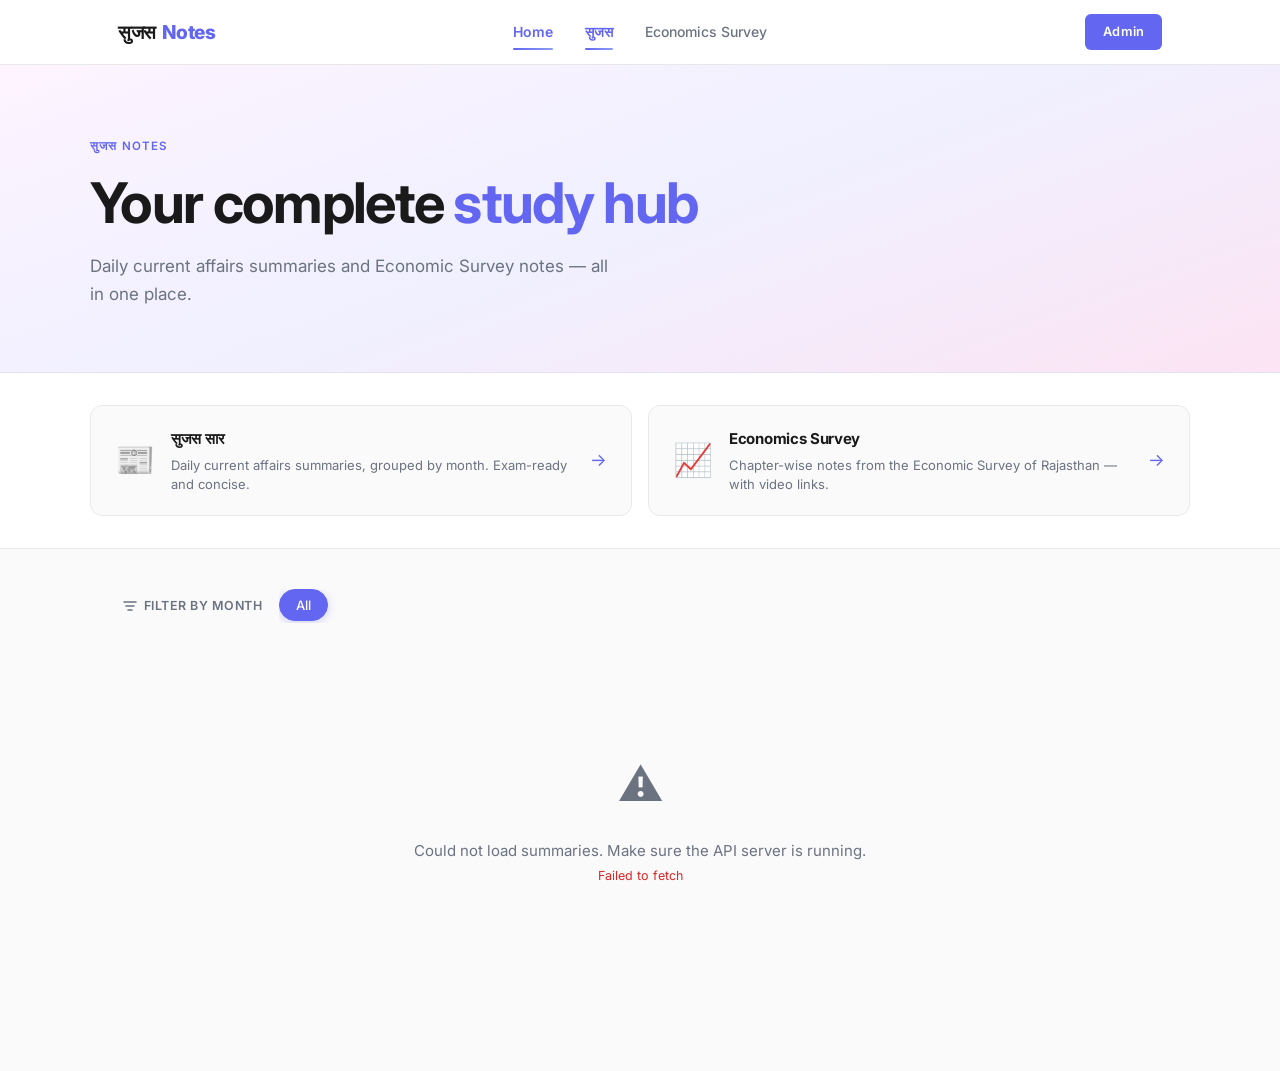
==== frontend/index.html @ 90795d5a "Initial commit — SUJAS Notes full-stack app FastAPI backend (SQLite/PostgreSQL, JWT auth, PDF upload" ====
<!DOCTYPE html>
<html lang="en">
<head>
  <meta charset="UTF-8" />
  <meta name="viewport" content="width=device-width, initial-scale=1.0" />
  <title>सुजस Notes — Daily Summaries</title>
  <link rel="stylesheet" href="style.css" />
</head>
<body>

<!-- ── Nav ──────────────────────────────────────────────────────────────── -->
<nav class="nav">
  <div class="nav-inner">
    <a href="index.html" class="nav-brand">सुजस <span>Notes</span></a>
    <div class="nav-center">
      <a href="index.html" class="nav-link">Home</a>
      <a href="index.html" class="nav-link">सुजस</a>
      <a href="economics.html" class="nav-link">Economics Survey</a>
    </div>
    <div class="nav-right">
      <a href="admin.html" class="nav-btn">Admin</a>
    </div>
    <button class="nav-hamburger" id="navHamburger" aria-label="Open menu">
      <span></span><span></span><span></span>
    </button>
  </div>
  <div class="nav-mobile" id="navMobile">
    <a href="index.html" class="nav-link">Home</a>
    <a href="index.html" class="nav-link">सुजस</a>
    <a href="economics.html" class="nav-link">Economics Survey</a>
    <a href="admin.html" class="nav-btn">Admin</a>
  </div>
</nav>

<!-- ── Hero ──────────────────────────────────────────────────────────────── -->
<div class="sujas-hero">
  <div class="sujas-hero-inner">
    <p class="sujas-hero-eyebrow">सुजस Notes</p>
    <h1 class="sujas-hero-title">Your complete <span>study hub</span></h1>
    <p class="sujas-hero-sub">Daily current affairs summaries and Economic Survey notes — all in one place.</p>
  </div>
</div>

<!-- ── Section cards ─────────────────────────────────────────────────────── -->
<div class="home-sections">
  <div class="home-sections-inner">

    <a class="home-sec-card anim anim-d1" href="index.html#sujas-content">
      <div class="home-sec-icon">📰</div>
      <div class="home-sec-body">
        <h2 class="home-sec-title">सुजस सार</h2>
        <p class="home-sec-sub">Daily current affairs summaries, grouped by month. Exam-ready and concise.</p>
      </div>
      <span class="home-sec-arrow">→</span>
    </a>

    <a class="home-sec-card anim anim-d2" href="economics.html">
      <div class="home-sec-icon">📈</div>
      <div class="home-sec-body">
        <h2 class="home-sec-title">Economics Survey</h2>
        <p class="home-sec-sub">Chapter-wise notes from the Economic Survey of Rajasthan — with video links.</p>
      </div>
      <span class="home-sec-arrow">→</span>
    </a>

  </div>
</div>

<!-- ── Page ─────────────────────────────────────────────────────────────── -->
<main class="page" id="sujas-content" style="padding-top:40px;">

  <!-- Filter bar -->
  <div class="sj-filter-bar">
    <div class="sj-filter-left">
      <svg class="sj-filter-icon" width="16" height="16" viewBox="0 0 16 16" fill="none">
        <path d="M2 4h12M4 8h8M6 12h4" stroke="currentColor" stroke-width="1.6" stroke-linecap="round"/>
      </svg>
      <span class="sj-filter-label">Filter by month</span>
    </div>
    <div class="sj-chips-wrap">
      <div class="sj-chips" id="filterChips">
        <button class="sj-chip active" data-month="">All</button>
      </div>
    </div>
    <span class="sj-result-count" id="resultCount" style="display:none;"></span>
  </div>

  <!-- Content -->
  <div id="content">
    <div class="sk-cards-grid">
      <div class="sk-card">
        <div class="sk sk-date"></div>
        <div class="sk sk-title"></div>
        <div class="sk sk-title sk-title-sm"></div>
        <div class="sk sk-line"></div>
        <div class="sk sk-line sk-line-sm"></div>
        <div class="sk-card-footer"><div class="sk sk-btn-sm"></div></div>
      </div>
      <div class="sk-card">
        <div class="sk sk-date"></div>
        <div class="sk sk-title"></div>
        <div class="sk sk-title sk-title-sm"></div>
        <div class="sk sk-line"></div>
        <div class="sk sk-line sk-line-sm"></div>
        <div class="sk-card-footer"><div class="sk sk-btn-sm"></div></div>
      </div>
      <div class="sk-card">
        <div class="sk sk-date"></div>
        <div class="sk sk-title"></div>
        <div class="sk sk-title sk-title-sm"></div>
        <div class="sk sk-line"></div>
        <div class="sk sk-line sk-line-sm"></div>
        <div class="sk-card-footer"><div class="sk sk-btn-sm"></div></div>
      </div>
      <div class="sk-card">
        <div class="sk sk-date"></div>
        <div class="sk sk-title"></div>
        <div class="sk sk-title sk-title-sm"></div>
        <div class="sk sk-line"></div>
        <div class="sk sk-line sk-line-sm"></div>
        <div class="sk-card-footer"><div class="sk sk-btn-sm"></div></div>
      </div>
    </div>
  </div>

</main>

<script src="app.js"></script>
<script>
  let allSummaries = [];
  let activeGroup  = '';

  /* ── Boot ──────────────────────────────────────────────────────────────── */
  async function init() {
    try {
      allSummaries = await fetchAll();
      populateChips();
      render();
    } catch (err) {
      document.getElementById('content').innerHTML = `
        <div class="state-box">
          <div class="icon">⚠️</div>
          <p>Could not load summaries. Make sure the API server is running.<br>
          <small style="color:var(--danger)">${escHtml(err.message)}</small></p>
        </div>`;
    }
  }

  async function fetchAll() {
    const PAGE = 100;
    const first = await api.getSummaries({ page: 1, pageSize: PAGE });
    const all   = [...first.results];
    const pages = Math.ceil(first.total / PAGE);
    if (pages > 1) {
      const rest = await Promise.all(
        Array.from({ length: pages - 1 }, (_, i) =>
          api.getSummaries({ page: i + 2, pageSize: PAGE })
        )
      );
      rest.forEach(d => all.push(...d.results));
    }
    return all.sort((a, b) => b.date.localeCompare(a.date));
  }

  /* ── Group helpers ─────────────────────────────────────────────────────── */
  function monthYearOf(s) {
    return `${s.month} ${s.date.slice(0, 4)}`;
  }

  function groupSummaries(list) {
    const map = new Map();
    for (const s of list) {
      const key = monthYearOf(s);
      if (!map.has(key)) map.set(key, []);
      map.get(key).push(s);
    }
    return [...map.entries()]
      .map(([label, items]) => ({ label, items }))
      .sort((a, b) => b.items[0].date.localeCompare(a.items[0].date));
  }

  /* ── Filter chips ──────────────────────────────────────────────────────── */
  function populateChips() {
    const wrap  = document.getElementById('filterChips');
    const groups = groupSummaries(allSummaries);

    /* Remove all except "All" chip */
    [...wrap.children].slice(1).forEach(c => c.remove());

    for (const { label } of groups) {
      const btn = document.createElement('button');
      btn.className = 'sj-chip';
      btn.dataset.month = label;
      btn.textContent = label;
      wrap.appendChild(btn);
    }

    wrap.addEventListener('click', e => {
      const chip = e.target.closest('.sj-chip');
      if (!chip) return;
      wrap.querySelectorAll('.sj-chip').forEach(c => c.classList.remove('active'));
      chip.classList.add('active');
      activeGroup = chip.dataset.month;
      render();
      window.scrollTo({ top: 0, behavior: 'smooth' });
    });
  }

  /* ── Render ────────────────────────────────────────────────────────────── */
  function render() {
    const list = activeGroup
      ? allSummaries.filter(s => monthYearOf(s) === activeGroup)
      : allSummaries;

    const count   = document.getElementById('resultCount');
    const content = document.getElementById('content');

    if (list.length) {
      count.textContent = `${list.length} ${list.length === 1 ? 'entry' : 'entries'}`;
      count.style.display = '';
    } else {
      count.style.display = 'none';
    }

    if (!list.length) {
      content.innerHTML = `
        <div class="state-box">
          <div class="icon">📭</div>
          <p>No summaries found${activeGroup ? ' for ' + escHtml(activeGroup) : ''}.</p>
        </div>`;
      return;
    }

    const groups = groupSummaries(list);

    content.innerHTML = groups.map(({ label, items }) => {

      const [monthName, year] = label.split(' ');
      return `
      <section class="sj-month-section anim">

        <div class="sj-month-heading">
          <div class="sj-month-label">
            <span class="sj-month-name">${escHtml(monthName)}</span>
            <span class="sj-month-year">${escHtml(year)}</span>
          </div>
          <div class="sj-month-divider"></div>
          <span class="sj-month-badge">${items.length} ${items.length === 1 ? 'entry' : 'entries'}</span>
        </div>

        <div class="sj-cards-grid">
          ${items.map((s, i) => {
            const excerpt = stripHtml(s.content_html).slice(0, 160);
            const d = i < 4 ? ` anim-d${i + 1}` : '';
            return `
            <a class="sj-card anim${d}" href="post.html?date=${s.slug}">
              <div class="sj-card-top">
                <span class="sj-card-date">${formatDate(s.date)}</span>
                ${s.pdf_url ? '<span class="badge pdf">PDF</span>' : ''}
              </div>
              <h3 class="sj-card-title">${escHtml(s.title)}</h3>
              <p class="sj-card-excerpt">${escHtml(excerpt)}${excerpt.length >= 160 ? '…' : ''}</p>
              <div class="sj-card-footer">
                <span class="sj-read-btn">Read More <span class="sj-arrow">→</span></span>
              </div>
            </a>`;
          }).join('')}
        </div>

      </section>`;
    }).join('');
    animateOnScroll();
  }

  /* ── Helpers ───────────────────────────────────────────────────────────── */
  function escHtml(str) {
    return String(str)
      .replace(/&/g,'&amp;').replace(/</g,'&lt;')
      .replace(/>/g,'&gt;').replace(/"/g,'&quot;');
  }

  init();
</script>
</body>
</html>
---- frontend/style.css ----
/* ══════════════════════════════════════════════════════════════════════════════
   SUJAS — Premium Design System
   Font: Inter (Google Fonts)
   Style: Clean · Minimal · Modern  (Notion / Medium inspired)
   ══════════════════════════════════════════════════════════════════════════════ */

@import url('https://fonts.googleapis.com/css2?family=Inter:wght@400;500;600;700;800&display=swap');

/* ── Reset ───────────────────────────────────────────────────────────────────── */
*, *::before, *::after { box-sizing: border-box; margin: 0; padding: 0; }

/* ── Design Tokens ───────────────────────────────────────────────────────────── */
:root {
  /* ── Palette ──────────────────────────────────────────────────────────────
     Vivid purple  #6366f1   ████
     Periwinkle    #8b9ef5   ████
     Soft lavender #c4b5fd   ████
     Blush pink    #fce4f4   ████
     ──────────────────────────────────────────────────────────────────────── */
  --palette-1:  #6366f1;   /* vivid purple  */
  --palette-2:  #8b9ef5;   /* periwinkle    */
  --palette-3:  #c4b5fd;   /* soft lavender */
  --palette-4:  #fce4f4;   /* blush pink    */

  /* Colors */
  --bg:           #fafafa;
  --surface:      #ffffff;
  --surface-alt:  #f8f7ff;
  --primary:      #6366f1;
  --primary-h:    #4f52d4;
  --primary-soft: #f0f0ff;
  --accent:       #8b9ef5;
  --accent-soft:  #fce4f4;
  --text:         #1a1a1a;
  --text-sub:     #3d3d3d;
  --text-muted:   #6b7280;
  --text-light:   #9ca3af;
  --border:       #e8e8e8;
  --border-light: #f0f0f0;
  --success:      #16a34a;
  --success-soft: #f0fdf4;
  --danger:       #dc2626;
  --danger-h:     #b91c1c;
  --danger-soft:  #fef2f2;

  /* Radius — softer, more modern */
  --radius-sm:  6px;
  --radius:     10px;
  --radius-lg:  14px;
  --radius-xl:  20px;

  /* Shadows — more subtle */
  --shadow-xs: 0 1px 2px rgba(0,0,0,.04);
  --shadow-sm: 0 1px 4px rgba(0,0,0,.06);
  --shadow:    0 4px 12px rgba(0,0,0,.07);
  --shadow-md: 0 8px 24px rgba(0,0,0,.09);
  --shadow-lg: 0 16px 48px rgba(0,0,0,.12);

  /* Motion */
  --ease:       cubic-bezier(.16,1,.3,1);
  --transition: 150ms var(--ease);
  --transition-slow: 280ms var(--ease);

  /* Layout */
  --max-w:    1100px;
  --read-w:   700px;
  --font:     'Inter', system-ui, -apple-system, sans-serif;
  --font-mono:'Fira Code', 'Cascadia Code', 'Consolas', monospace;
}

/* ── Base ────────────────────────────────────────────────────────────────────── */
html { scroll-behavior: smooth; }

body {
  font-family: var(--font);
  background: var(--bg);
  color: var(--text);
  font-size: 16px;
  line-height: 1.7;
  min-height: 100vh;
  -webkit-font-smoothing: antialiased;
  -moz-osx-font-smoothing: grayscale;
  font-feature-settings: 'kern' 1, 'liga' 1;
}

a { color: inherit; }
img { max-width: 100%; display: block; }
button { font-family: var(--font); }

/* ══════════════════════════════════════════════════════════════════════════════
   ANIMATION SYSTEM
   ══════════════════════════════════════════════════════════════════════════════ */

/* Page load — subtle fade-in */
@keyframes _fadeInPage  { from { opacity: 0 } to { opacity: 1 } }
@keyframes _fadeOutPage { from { opacity: 1 } to { opacity: 0 } }

body { animation: _fadeInPage .22s ease both; }

/* Page leave — JS adds this class before navigating */
body.page-leaving {
  animation: _fadeOutPage .2s ease forwards;
  pointer-events: none;  /* block clicks during exit */
}

/* Keyframes used by utility classes */
@keyframes _slideUp  { from { opacity: 0; transform: translateY(20px) } to { opacity: 1; transform: translateY(0) } }
@keyframes _scaleIn  { from { opacity: 0; transform: scale(.97)       } to { opacity: 1; transform: scale(1)   } }
@keyframes _slideIn  { from { opacity: 0; transform: translateX(-10px) } to { opacity: 1; transform: translateX(0) } }

/* ── Scroll-reveal: elements start hidden, JS adds .visible ─────────────── */
.anim, .anim-scale, .anim-left {
  will-change: opacity, transform;
}
.anim {
  opacity: 0;
  transform: translateY(18px);
  transition: opacity .38s ease, transform .38s var(--ease);
}
.anim-scale {
  opacity: 0;
  transform: scale(.97);
  transition: opacity .32s ease, transform .32s var(--ease);
}
.anim-left {
  opacity: 0;
  transform: translateX(-10px);
  transition: opacity .32s ease, transform .32s var(--ease);
}
.anim.visible, .anim-scale.visible, .anim-left.visible {
  opacity: 1;
  transform: none;
}

/* Stagger delays (apply alongside .anim / .anim-scale) */
.anim-d1 { transition-delay: .06s }
.anim-d2 { transition-delay: .12s }
.anim-d3 { transition-delay: .18s }
.anim-d4 { transition-delay: .24s }

/* ── One-shot utility classes (no JS needed) ────────────────────────────── */
.animate-slide-up  { animation: _slideUp  .35s var(--ease) both }
.animate-scale-in  { animation: _scaleIn  .3s  var(--ease) both }
.animate-slide-in  { animation: _slideIn  .3s  var(--ease) both }

/* ── Ripple wave ─────────────────────────────────────────────────────────── */
@keyframes _ripple { from { transform: scale(0); opacity: .4 } to { transform: scale(1); opacity: 0 } }

.ripple-wave {
  position: absolute;
  border-radius: 50%;
  pointer-events: none;
  animation: _ripple .45s ease-out forwards;
  background: rgba(255,255,255,.45);   /* works on dark buttons */
}
/* Light-background buttons get a tinted ripple */
.btn-outline .ripple-wave,
.btn-ghost .ripple-wave   { background: rgba(99,102,241,.14); }

/* ── Button base: enable ripple containment ──────────────────────────────── */
.btn, .nav-btn { position: relative; overflow: hidden; }

/* ── Hover: lift + subtle scale ─────────────────────────────────────────── */
@media (hover: hover) {
  .btn-primary:hover  { transform: translateY(-1px) scale(1.03); }
  .btn-outline:hover  { transform: scale(1.03); }
  .btn-ghost:hover    { transform: scale(1.02); }
  .nav-btn:hover      { transform: translateY(-1px) scale(1.04); }
}

/* ── Press micro-interaction (all devices) ───────────────────────────────── */
.btn:active     { transform: scale(.96) !important; transition-duration: 70ms !important; }
.nav-btn:active { transform: scale(.95) !important; transition-duration: 70ms !important; }
.sj-chip:active { transform: scale(.94); transition-duration: 70ms; }

/* ── Enhanced nav-btn ────────────────────────────────────────────────────── */
.nav-btn {
  transition: background var(--transition), box-shadow var(--transition),
              transform .2s var(--ease);
}

/* ── Enhanced chip hover ─────────────────────────────────────────────────── */
.sj-chip {
  transition: background var(--transition), border-color var(--transition),
              color var(--transition), transform .15s var(--ease),
              box-shadow var(--transition);
}
.sj-chip:hover:not(.active) { transform: translateY(-1px); box-shadow: var(--shadow-xs); }

/* ── Sticky PDF enhanced hover ───────────────────────────────────────────── */
.sticky-pdf {
  overflow: hidden;  /* ripple containment */
}
@media (hover: hover) {
  .sticky-pdf:hover {
    background: var(--primary-h);
    transform: scale(1.05) translateY(-2px);
    box-shadow: 0 12px 28px rgba(99,102,241,.45);
  }
}
.sticky-pdf:active {
  transform: scale(.96) !important;
  transition-duration: 70ms !important;
}

/* ══════════════════════════════════════════════════════════════════════════════
   NAV
   ══════════════════════════════════════════════════════════════════════════════ */
.nav {
  background: rgba(255,255,255,.95);
  backdrop-filter: blur(16px);
  -webkit-backdrop-filter: blur(16px);
  border-bottom: 1px solid var(--border);
  position: sticky;
  top: 0;
  z-index: 100;
}

.nav-inner {
  max-width: var(--max-w);
  margin: 0 auto;
  padding: 0 28px;
  height: 64px;
  display: grid;
  grid-template-columns: 1fr auto 1fr;
  align-items: center;
}

/* Left: brand */
.nav-brand {
  font-size: 1.2rem;
  font-weight: 800;
  color: var(--text);
  text-decoration: none;
  letter-spacing: -.5px;
  display: flex;
  align-items: center;
  gap: 6px;
}

.nav-brand span { color: var(--primary); }

/* Center: nav links */
.nav-center {
  display: flex;
  align-items: center;
  gap: 4px;
}

.nav-link {
  position: relative;
  text-decoration: none;
  color: var(--text-muted);
  font-size: .875rem;
  font-weight: 500;
  padding: 6px 14px;
  border-radius: var(--radius-sm);
  transition: color var(--transition);
  white-space: nowrap;
}

.nav-link::after {
  content: '';
  position: absolute;
  bottom: 0;
  left: 14px;
  right: 14px;
  height: 2px;
  background: linear-gradient(90deg, var(--palette-1), var(--palette-2));
  border-radius: 2px;
  transform: scaleX(0);
  transition: transform var(--transition-slow) var(--ease);
}

.nav-link:hover { color: var(--text); }
.nav-link:hover::after { transform: scaleX(1); }
.nav-link.active { color: var(--primary); font-weight: 600; }
.nav-link.active::after { transform: scaleX(1); }

/* Right: action */
.nav-right {
  display: flex;
  align-items: center;
  justify-content: flex-end;
}

.nav-btn {
  font-size: .8rem;
  font-weight: 600;
  padding: 7px 18px;
  background: var(--palette-1);
  color: #fff;
  border: none;
  border-radius: var(--radius-sm);
  cursor: pointer;
  text-decoration: none;
  transition: background var(--transition), box-shadow var(--transition);
  letter-spacing: .01em;
}

.nav-btn:hover { background: var(--primary-h); box-shadow: 0 3px 10px rgba(99,102,241,.3); }

/* Hamburger (hidden on desktop) */
.nav-hamburger {
  display: none;
  flex-direction: column;
  justify-content: center;
  gap: 5px;
  width: 36px;
  height: 36px;
  background: none;
  border: none;
  cursor: pointer;
  padding: 4px;
  border-radius: var(--radius-sm);
  transition: background var(--transition);
}

.nav-hamburger:hover { background: var(--surface-alt); }

.nav-hamburger span {
  display: block;
  width: 22px;
  height: 2px;
  background: var(--text);
  border-radius: 2px;
  transition: transform .3s var(--ease), opacity .2s;
  transform-origin: center;
}

.nav-hamburger.open span:nth-child(1) { transform: translateY(7px) rotate(45deg); }
.nav-hamburger.open span:nth-child(2) { opacity: 0; transform: scaleX(0); }
.nav-hamburger.open span:nth-child(3) { transform: translateY(-7px) rotate(-45deg); }

/* Mobile slide-down menu */
.nav-mobile {
  display: none;
  flex-direction: column;
  background: #fff;
  border-top: 1px solid var(--border);
  padding: 12px 20px 16px;
  gap: 2px;
  box-shadow: 0 8px 16px rgba(0,0,0,.08);
}

.nav-mobile.open { display: flex; }

.nav-mobile .nav-link {
  padding: 10px 14px;
  border-radius: var(--radius-sm);
  font-size: .9rem;
}

.nav-mobile .nav-link::after { display: none; }
.nav-mobile .nav-link:hover { background: var(--surface-alt); color: var(--text); }
.nav-mobile .nav-link.active { background: var(--primary-soft); color: var(--primary); }

.nav-mobile .nav-btn {
  margin-top: 8px;
  text-align: center;
  display: block;
  padding: 10px 18px;
}

/* ══════════════════════════════════════════════════════════════════════════════
   LAYOUT
   ══════════════════════════════════════════════════════════════════════════════ */
.page {
  max-width: var(--max-w);
  margin: 0 auto;
  padding: 56px 32px 112px;
}

.page-header {
  margin-bottom: 44px;
}

.page-header h1 {
  font-size: clamp(1.75rem, 3vw, 2.25rem);
  font-weight: 700;
  color: var(--text);
  letter-spacing: -.5px;
  line-height: 1.2;
}

.page-header p {
  color: var(--text-muted);
  margin-top: 10px;
  font-size: 1rem;
  font-weight: 400;
  line-height: 1.6;
}

/* ══════════════════════════════════════════════════════════════════════════════
   BADGES
   ══════════════════════════════════════════════════════════════════════════════ */
.badge {
  display: inline-flex;
  align-items: center;
  gap: 4px;
  font-size: .72rem;
  font-weight: 600;
  padding: 3px 10px;
  border-radius: 999px;
  background: var(--primary-soft);
  color: var(--primary);
  letter-spacing: .15px;
  white-space: nowrap;
}

.badge.pdf {
  background: var(--accent-soft);
  color: #92400e;
}

/* ══════════════════════════════════════════════════════════════════════════════
   FILTER BAR
   ══════════════════════════════════════════════════════════════════════════════ */
.filter-bar {
  display: flex;
  align-items: center;
  justify-content: space-between;
  gap: 12px;
  margin-bottom: 36px;
  flex-wrap: wrap;
}

.filter-bar-left {
  display: flex;
  align-items: center;
  gap: 10px;
}

.filter-label {
  font-size: .8125rem;
  font-weight: 600;
  color: var(--text-muted);
  white-space: nowrap;
  letter-spacing: .1px;
}

.month-select {
  padding: 9px 36px 9px 14px;
  border: 1.5px solid var(--border);
  border-radius: var(--radius-sm);
  background: var(--surface);
  color: var(--text);
  font-size: .875rem;
  font-family: var(--font);
  font-weight: 500;
  cursor: pointer;
  outline: none;
  appearance: none;
  -webkit-appearance: none;
  background-image: url("data:image/svg+xml,%3Csvg xmlns='http://www.w3.org/2000/svg' width='12' height='12' viewBox='0 0 12 12'%3E%3Cpath fill='%2364748b' d='M6 8L1 3h10z'/%3E%3C/svg%3E");
  background-repeat: no-repeat;
  background-position: right 12px center;
  transition: border-color var(--transition), box-shadow var(--transition);
  min-width: 180px;
  box-shadow: var(--shadow-xs);
}

.month-select:focus {
  border-color: var(--primary);
  box-shadow: 0 0 0 3px rgba(30,64,175,.08);
}

.result-count {
  font-size: .8125rem;
  color: var(--text-muted);
  background: var(--surface);
  border: 1.5px solid var(--border);
  border-radius: 999px;
  padding: 4px 14px;
  font-weight: 600;
  white-space: nowrap;
  box-shadow: var(--shadow-xs);
}

/* ══════════════════════════════════════════════════════════════════════════════
   SUJAS LISTING — HERO
   ══════════════════════════════════════════════════════════════════════════════ */
.sujas-hero {
  background: linear-gradient(160deg, #fdf4ff 0%, #f0f0ff 50%, #fce4f4 100%);
  border-bottom: 1px solid #e8e0f4;
  padding: 72px 32px 64px;
}

.sujas-hero-inner {
  max-width: var(--max-w);
  margin: 0 auto;
}

.sujas-hero-eyebrow {
  font-size: .72rem;
  font-weight: 600;
  letter-spacing: .1em;
  text-transform: uppercase;
  color: var(--palette-1);
  margin-bottom: 16px;
}

.sujas-hero-title {
  font-size: clamp(2.25rem, 5vw, 3.5rem);
  font-weight: 700;
  color: var(--text);
  letter-spacing: -.03em;
  line-height: 1.1;
  margin-bottom: 18px;
}

.sujas-hero-title span { color: var(--primary); }

.sujas-hero-sub {
  font-size: 1.0625rem;
  color: var(--text-muted);
  max-width: 520px;
  line-height: 1.65;
  font-weight: 400;
}

/* ══════════════════════════════════════════════════════════════════════════════
   HOME — SECTION CARDS
   ══════════════════════════════════════════════════════════════════════════════ */
.home-sections {
  background: #fff;
  border-bottom: 1px solid var(--border);
  padding: 32px 24px;
}

.home-sections-inner {
  max-width: var(--max-w);
  margin: 0 auto;
  display: grid;
  grid-template-columns: 1fr 1fr;
  gap: 16px;
}

.home-sec-card {
  display: flex;
  align-items: center;
  gap: 16px;
  padding: 20px 24px;
  border: 1.5px solid var(--border);
  border-radius: 12px;
  text-decoration: none;
  color: var(--text);
  background: #fafafa;
  transition: border-color .18s, box-shadow .18s, transform .18s;
  position: relative;
  overflow: hidden;
}

.home-sec-card::before {
  content: '';
  position: absolute;
  left: 0; top: 0; bottom: 0;
  width: 3px;
  background: linear-gradient(180deg, var(--palette-1), var(--palette-3));
  opacity: 0;
  transition: opacity .18s;
}

.home-sec-card:hover {
  border-color: var(--palette-1);
  box-shadow: 0 4px 20px rgba(99,102,241,.1);
  transform: translateY(-2px);
}

.home-sec-card:hover::before { opacity: 1; }

.home-sec-icon {
  font-size: 2rem;
  line-height: 1;
  flex-shrink: 0;
}

.home-sec-body { flex: 1; min-width: 0; }

.home-sec-title {
  font-size: .9375rem;
  font-weight: 700;
  margin: 0 0 4px;
  color: var(--text);
  letter-spacing: -.02em;
}

.home-sec-sub {
  font-size: .8125rem;
  color: var(--text-muted);
  margin: 0;
  line-height: 1.5;
}

.home-sec-arrow {
  font-size: 1.1rem;
  color: var(--palette-1);
  flex-shrink: 0;
  transition: transform .18s;
}

.home-sec-card:hover .home-sec-arrow { transform: translateX(4px); }

/* ══════════════════════════════════════════════════════════════════════════════
   SUJAS LISTING — FILTER BAR WITH CHIPS
   ══════════════════════════════════════════════════════════════════════════════ */
.sj-filter-bar {
  display: flex;
  align-items: center;
  gap: 16px;
  margin-bottom: 52px;
  flex-wrap: wrap;
}

.sj-filter-left {
  display: flex;
  align-items: center;
  gap: 6px;
  color: var(--text-muted);
  flex-shrink: 0;
}

.sj-filter-icon { color: var(--text-muted); }

.sj-filter-label {
  font-size: .78rem;
  font-weight: 600;
  white-space: nowrap;
  color: var(--text-muted);
  letter-spacing: .04em;
  text-transform: uppercase;
}

.sj-chips-wrap {
  flex: 1;
  min-width: 0;
  overflow-x: auto;
  -webkit-overflow-scrolling: touch;
  scrollbar-width: none;
}

.sj-chips-wrap::-webkit-scrollbar { display: none; }

.sj-chips {
  display: flex;
  gap: 8px;
  padding-bottom: 2px;
}

.sj-chip {
  flex-shrink: 0;
  padding: 7px 16px;
  border: 1.5px solid var(--border);
  border-radius: 999px;
  background: var(--surface);
  color: var(--text-muted);
  font-size: .8125rem;
  font-weight: 500;
  font-family: var(--font);
  cursor: pointer;
  white-space: nowrap;
  transition: background var(--transition), color var(--transition),
              border-color var(--transition), box-shadow var(--transition);
}

.sj-chip:hover {
  border-color: var(--primary);
  color: var(--primary);
}

.sj-chip.active {
  background: var(--palette-1);
  border-color: var(--palette-1);
  color: #fff;
  box-shadow: 0 2px 8px rgba(99,102,241,.28);
}

.sj-result-count {
  flex-shrink: 0;
  font-size: .78rem;
  color: var(--text-muted);
  background: var(--surface-alt);
  border: 1.5px solid var(--border);
  border-radius: 999px;
  padding: 4px 14px;
  font-weight: 600;
  white-space: nowrap;
}

/* ══════════════════════════════════════════════════════════════════════════════
   SUJAS LISTING — MONTH SECTION HEADING
   ══════════════════════════════════════════════════════════════════════════════ */
.sj-month-section { margin-bottom: 72px; }

.sj-month-heading {
  display: flex;
  align-items: center;
  gap: 16px;
  margin-bottom: 28px;
  padding-bottom: 0;
}

.sj-month-label {
  display: flex;
  align-items: baseline;
  gap: 8px;
  flex-shrink: 0;
}

.sj-month-name {
  font-size: 1.125rem;
  font-weight: 600;
  color: var(--text);
  letter-spacing: -.3px;
}

.sj-month-year {
  font-size: .875rem;
  font-weight: 400;
  color: var(--text-muted);
}

.sj-month-divider {
  flex: 1;
  height: 1px;
  background: var(--border);
}

.sj-month-badge {
  flex-shrink: 0;
  font-size: .7rem;
  font-weight: 600;
  color: var(--text-muted);
  background: var(--surface-alt);
  border: 1px solid var(--border);
  border-radius: 999px;
  padding: 2px 10px;
  letter-spacing: .02em;
}

/* ══════════════════════════════════════════════════════════════════════════════
   SUJAS LISTING — CARDS GRID
   ══════════════════════════════════════════════════════════════════════════════ */
.sj-cards-grid {
  display: grid;
  grid-template-columns: repeat(2, 1fr);
  gap: 20px;
}

.sj-card {
  background: var(--surface);
  border: 1px solid var(--border);
  border-radius: var(--radius);
  padding: 28px 30px 24px;
  text-decoration: none;
  color: inherit;
  display: flex;
  flex-direction: column;
  gap: 12px;
  transition: box-shadow .28s var(--ease),
              transform .28s var(--ease),
              border-color .2s ease;
  position: relative;
  overflow: hidden;
  /* GPU layer — smooth on mobile */
  transform: translateZ(0);
  will-change: transform, box-shadow;
}

/* Top accent bar */
.sj-card::before {
  content: '';
  position: absolute;
  top: 0; left: 0; right: 0;
  height: 3px;
  background: linear-gradient(90deg, var(--palette-1), var(--palette-2), var(--palette-3));
  transform: scaleX(0);
  transform-origin: left;
  transition: transform .32s var(--ease);
}

/* Subtle inner glow overlay */
.sj-card::after {
  content: '';
  position: absolute;
  inset: 0;
  border-radius: var(--radius);
  background: radial-gradient(ellipse at 50% 0%, rgba(99,102,241,.05) 0%, transparent 70%);
  opacity: 0;
  transition: opacity .28s ease;
  pointer-events: none;
}

/* ── Hover (desktop / pointer devices only) ──────────────────────────────── */
@media (hover: hover) {
  .sj-card:hover {
    transform: translateY(-5px) translateZ(0);
    box-shadow: 0 12px 32px rgba(99,102,241,.13), 0 4px 12px rgba(0,0,0,.06);
    border-color: var(--palette-3);
  }
  .sj-card:hover::before { transform: scaleX(1); }
  .sj-card:hover::after  { opacity: 1; }
  .sj-card:hover .sj-card-title  { color: var(--palette-1); }
  .sj-card:hover .sj-read-btn    { gap: 10px; letter-spacing: .01em; }
  .sj-card:hover .sj-arrow       { transform: translateX(5px); }
  .sj-card:hover .sj-card-footer { border-color: var(--palette-3); }
}

/* Active press — all devices */
.sj-card:active {
  transform: translateY(-2px) translateZ(0);
  box-shadow: 0 4px 12px rgba(99,102,241,.1);
  transition-duration: 80ms;
}

.sj-card-top {
  display: flex;
  align-items: center;
  justify-content: space-between;
  gap: 8px;
}

.sj-card-date {
  font-size: .72rem;
  font-weight: 500;
  color: var(--text-muted);
  letter-spacing: .02em;
  text-transform: uppercase;
}

.sj-card-title {
  font-size: 1.0625rem;
  font-weight: 600;
  color: var(--text);
  line-height: 1.5;
  letter-spacing: -.2px;
  margin: 0;
  display: -webkit-box;
  -webkit-line-clamp: 2;
  -webkit-box-orient: vertical;
  overflow: hidden;
  transition: color .22s ease;
}

.sj-card-excerpt {
  font-size: .9rem;
  color: var(--text-muted);
  line-height: 1.7;
  display: -webkit-box;
  -webkit-line-clamp: 2;
  -webkit-box-orient: vertical;
  overflow: hidden;
  margin: 0;
  flex: 1;
}

.sj-card-footer {
  margin-top: 4px;
  padding-top: 16px;
  border-top: 1px solid var(--border-light);
  transition: border-color .22s ease;
}

.sj-read-btn {
  font-size: .8rem;
  font-weight: 600;
  color: var(--primary);
  display: inline-flex;
  align-items: center;
  gap: 5px;
  padding: 4px 10px 4px 0;
  border-radius: 20px;
  transition: gap .22s var(--ease), letter-spacing .22s ease,
              background .2s ease, padding .22s var(--ease);
}

.sj-arrow {
  display: inline-block;
  font-style: normal;
  transition: transform .22s var(--ease);
}

/* ══════════════════════════════════════════════════════════════════════════════
   MONTH GROUP HEADING  (legacy — kept for other pages)
   ══════════════════════════════════════════════════════════════════════════════ */
.month-group { margin-bottom: 48px; }

.month-heading {
  display: flex;
  align-items: center;
  gap: 14px;
  margin-bottom: 20px;
}

.month-heading-text {
  font-size: 1rem;
  font-weight: 700;
  color: var(--primary);
  white-space: nowrap;
  letter-spacing: -.2px;
}

.month-heading-line {
  flex: 1;
  height: 1px;
  background: linear-gradient(90deg, var(--border), transparent);
}

.month-heading-count {
  font-size: .72rem;
  font-weight: 600;
  color: var(--text-muted);
  background: var(--surface);
  border: 1.5px solid var(--border);
  border-radius: 999px;
  padding: 2px 10px;
  white-space: nowrap;
}

/* ══════════════════════════════════════════════════════════════════════════════
   CARDS GRID
   ══════════════════════════════════════════════════════════════════════════════ */
.cards-grid {
  display: grid;
  grid-template-columns: repeat(auto-fill, minmax(300px, 1fr));
  gap: 20px;
}

.card {
  background: var(--surface);
  border: 1.5px solid var(--border);
  border-radius: var(--radius);
  padding: 24px;
  cursor: pointer;
  text-decoration: none;
  color: inherit;
  display: flex;
  flex-direction: column;
  gap: 12px;
  box-shadow: var(--shadow-sm);
  transition: box-shadow var(--transition-slow), transform var(--transition-slow), border-color var(--transition);
  position: relative;
  overflow: hidden;
}

.card::before {
  content: '';
  position: absolute;
  top: 0; left: 0; right: 0;
  height: 3px;
  background: linear-gradient(90deg, var(--primary), #6366f1);
  opacity: 0;
  transition: opacity var(--transition-slow);
}

.card:hover {
  box-shadow: var(--shadow-md);
  border-color: #bfdbfe;
  transform: translateY(-3px);
}

.card:hover::before { opacity: 1; }

.card-meta {
  display: flex;
  align-items: center;
  gap: 8px;
}

.card-date {
  font-size: .78rem;
  color: var(--text-muted);
  font-weight: 500;
  margin-left: auto;
}

.card-title {
  font-size: .9375rem;
  font-weight: 700;
  color: var(--text);
  line-height: 1.45;
  letter-spacing: -.1px;
}

.card-excerpt {
  font-size: .84rem;
  color: var(--text-muted);
  line-height: 1.6;
  display: -webkit-box;
  -webkit-line-clamp: 3;
  -webkit-box-orient: vertical;
  overflow: hidden;
}

.card-arrow {
  margin-top: auto;
  font-size: .84rem;
  color: var(--primary);
  font-weight: 600;
  display: flex;
  align-items: center;
  gap: 4px;
  transition: gap var(--transition);
}

.card:hover .card-arrow { gap: 8px; }

/* ══════════════════════════════════════════════════════════════════════════════
   SKELETON LOADERS
   ══════════════════════════════════════════════════════════════════════════════ */
@keyframes _shimmer {
  0%   { background-position: -600px 0 }
  100% { background-position: 600px 0 }
}

.sk {
  display: block;
  border-radius: 6px;
  background: linear-gradient(90deg, #f0eff5 0%, #e6e4f0 40%, #f0eff5 80%);
  background-size: 600px 100%;
  animation: _shimmer 1.5s ease-in-out infinite;
}

/* ── SUJAS card skeletons ────────────────────────────────────────────────── */
.sk-cards-grid {
  display: grid;
  grid-template-columns: repeat(2, 1fr);
  gap: 20px;
}

.sk-card {
  background: var(--surface);
  border: 1px solid var(--border);
  border-radius: var(--radius);
  padding: 28px 30px 24px;
  display: flex;
  flex-direction: column;
  gap: 14px;
}

.sk-date   { height: 10px; width: 72px; }
.sk-title  { height: 18px; width: 100%; }
.sk-title-sm { height: 18px; width: 62%; }
.sk-line   { height: 12px; width: 100%; }
.sk-line-sm { height: 12px; width: 78%; }
.sk-btn-sm  { height: 11px; width: 68px; }

.sk-card-footer {
  padding-top: 16px;
  border-top: 1px solid var(--border-light);
}

/* ── Economics chapter row skeletons ─────────────────────────────────────── */
.sk-ec-list { display: flex; flex-direction: column; }

.sk-ec-row {
  display: flex;
  align-items: center;
  gap: 20px;
  padding: 22px 0;
  border-bottom: 1px solid var(--border-light);
}

.sk-ec-num   { height: 38px; width: 38px; border-radius: 8px; flex-shrink: 0; }
.sk-ec-body  { flex: 1; display: flex; flex-direction: column; gap: 9px; }
.sk-ec-title { height: 15px; width: 55%; }
.sk-ec-sub   { height: 11px; width: 32%; }

/* ── Post page skeleton ──────────────────────────────────────────────────── */
.sk-post {
  padding: 40px 0 32px;
  display: flex;
  flex-direction: column;
  gap: 14px;
}

.sk-badge      { height: 24px; width: 84px; border-radius: 20px; }
.sk-post-title { height: 38px; width: 92%; border-radius: 8px; }
.sk-post-title-sm { height: 38px; width: 58%; border-radius: 8px; }
.sk-post-meta  { height: 13px; width: 180px; margin-top: 6px; }
.sk-divider    { height: 1px; background: var(--border); margin: 10px 0; animation: none; }
.sk-para       { height: 13px; width: 100%; }
.sk-para-md    { height: 13px; width: 86%; }
.sk-para-sm    { height: 13px; width: 55%; }

/* Stagger shimmer phase so cards feel independent */
.sk-card:nth-child(2) .sk,
.sk-ec-row:nth-child(2) .sk { animation-delay: .15s }
.sk-card:nth-child(3) .sk,
.sk-ec-row:nth-child(3) .sk { animation-delay: .3s }
.sk-card:nth-child(4) .sk,
.sk-ec-row:nth-child(4) .sk { animation-delay: .45s }
.sk-ec-row:nth-child(5) .sk { animation-delay: .6s }
.sk-ec-row:nth-child(6) .sk { animation-delay: .75s }

/* ══════════════════════════════════════════════════════════════════════════════
   STATE BOXES  (loading / empty / error)
   ══════════════════════════════════════════════════════════════════════════════ */
.state-box {
  text-align: center;
  padding: 72px 24px;
  color: var(--text-muted);
}

.state-box .icon { font-size: 2.8rem; margin-bottom: 16px; }

.state-box p {
  font-size: .9375rem;
  line-height: 1.6;
}

/* ══════════════════════════════════════════════════════════════════════════════
   ECONOMICS SURVEY PAGE
   ══════════════════════════════════════════════════════════════════════════════ */

/* Hero */
.ec-hero {
  background: linear-gradient(160deg, #f8f4ff 0%, #eef0ff 50%, #fce4f4 100%);
  border-bottom: 1px solid #e0ddf4;
  padding: 72px 32px 64px;
}

.ec-hero-inner {
  max-width: var(--max-w);
  margin: 0 auto;
}

.ec-hero-eyebrow {
  font-size: .72rem;
  font-weight: 700;
  letter-spacing: .12em;
  text-transform: uppercase;
  color: var(--palette-1);
  margin-bottom: 12px;
}

.ec-hero-title {
  font-size: clamp(2.25rem, 5vw, 3.5rem);
  font-weight: 700;
  color: var(--text);
  letter-spacing: -.03em;
  line-height: 1.1;
  margin-bottom: 18px;
}

.ec-hero-title span { color: var(--palette-1); }

.ec-hero-sub {
  font-size: 1rem;
  color: var(--text-muted);
  max-width: 480px;
  line-height: 1.6;
}

/* Toolbar */
.ec-toolbar {
  display: flex;
  align-items: center;
  gap: 16px;
  margin-bottom: 32px;
  flex-wrap: wrap;
}

.ec-search-wrap {
  position: relative;
  flex: 1;
  min-width: 240px;
  max-width: 480px;
}

.ec-search-icon {
  position: absolute;
  left: 14px;
  top: 50%;
  transform: translateY(-50%);
  color: var(--text-muted);
  pointer-events: none;
}

.ec-search-input {
  width: 100%;
  padding: 11px 16px 11px 42px;
  border: 1.5px solid var(--border);
  border-radius: var(--radius-sm);
  background: var(--surface);
  font-family: var(--font);
  font-size: .9rem;
  color: var(--text);
  outline: none;
  box-shadow: var(--shadow-xs);
  transition: border-color var(--transition), box-shadow var(--transition);
  box-sizing: border-box;
}

.ec-search-input:focus {
  border-color: var(--palette-1);
  box-shadow: 0 0 0 3px rgba(99,102,241,.1);
}

.ec-search-input::placeholder { color: var(--text-muted); }

.ec-count {
  flex-shrink: 0;
  font-size: .78rem;
  font-weight: 600;
  color: var(--text-muted);
  background: var(--surface-alt);
  border: 1.5px solid var(--border);
  border-radius: 999px;
  padding: 5px 14px;
  white-space: nowrap;
}

/* Chapter list */
.ec-list {
  display: flex;
  flex-direction: column;
  border: 1.5px solid var(--border);
  border-radius: var(--radius);
  overflow: hidden;
  box-shadow: var(--shadow-sm);
}

.ec-row {
  display: flex;
  align-items: center;
  gap: 20px;
  padding: 22px 28px;
  text-decoration: none;
  color: inherit;
  background: var(--surface);
  border-bottom: 1px solid var(--border);
  transition: background var(--transition), transform var(--transition-slow) var(--ease),
              box-shadow var(--transition-slow);
  position: relative;
  cursor: pointer;
}

.ec-row:last-child { border-bottom: none; }

.ec-row::before {
  content: '';
  position: absolute;
  left: 0; top: 0; bottom: 0;
  width: 3px;
  background: linear-gradient(180deg, var(--palette-1), var(--palette-2));
  transform: scaleY(0);
  transform-origin: center;
  transition: transform .25s var(--ease);
}

.ec-row:hover {
  background: #f8f7ff;
  box-shadow: 0 2px 12px rgba(99,102,241,.08);
  transform: translateX(2px);
}

.ec-row:hover::before { transform: scaleY(1); }

/* Number column */
.ec-num-col {
  display: flex;
  flex-direction: column;
  align-items: center;
  flex-shrink: 0;
  width: 52px;
  text-align: center;
}

.ec-num {
  font-size: 1.5rem;
  font-weight: 800;
  color: var(--palette-1);
  letter-spacing: -.5px;
  line-height: 1;
}

.ec-num-label {
  font-size: .6rem;
  font-weight: 700;
  letter-spacing: .1em;
  text-transform: uppercase;
  color: var(--text-muted);
  margin-top: 3px;
}

/* Divider */
.ec-row::after {
  content: '';
  position: absolute;
  left: 88px;
  top: 12px;
  bottom: 12px;
  width: 1px;
  background: var(--border);
}

/* Body */
.ec-body {
  flex: 1;
  min-width: 0;
  padding-left: 12px;
}

.ec-name {
  font-size: 1rem;
  font-weight: 600;
  color: var(--text);
  line-height: 1.45;
  letter-spacing: -.15px;
}

.ec-hindi {
  font-size: .875rem;
  color: var(--text-muted);
  margin-top: 5px;
  line-height: 1.5;
  font-weight: 400;
}

.ec-topic-wrap { margin-top: 8px; }

.ec-topic {
  display: inline-block;
  font-size: .7rem;
  font-weight: 600;
  letter-spacing: .05em;
  text-transform: uppercase;
  color: var(--palette-1);
  background: #f0f0ff;
  border: 1px solid var(--palette-3);
  border-radius: 4px;
  padding: 2px 9px;
}

/* Action */
.ec-action {
  display: flex;
  align-items: center;
  gap: 10px;
  flex-shrink: 0;
}

.ec-video-badge {
  font-size: .72rem;
  font-weight: 700;
  color: #b45309;
  background: #fffbeb;
  border: 1px solid #fde68a;
  border-radius: 4px;
  padding: 3px 8px;
  white-space: nowrap;
}

.ec-arrow {
  font-size: 1.1rem;
  color: var(--text-muted);
  transition: transform var(--transition), color var(--transition);
}

.ec-row:hover .ec-arrow {
  transform: translateX(4px);
  color: var(--palette-1);
}

.spinner {
  display: inline-block;
  width: 24px; height: 24px;
  border: 3px solid #dbeafe;
  border-top-color: var(--primary);
  border-radius: 50%;
  animation: spin .75s linear infinite;
}

@keyframes spin { to { transform: rotate(360deg); } }

/* ══════════════════════════════════════════════════════════════════════════════
   POST / READING PAGE
   ══════════════════════════════════════════════════════════════════════════════ */
.reading-wrap {
  max-width: var(--read-w);
  margin: 0 auto;
  padding: 0 4px;
}

/* Breadcrumb */
.post-breadcrumb {
  display: flex;
  align-items: center;
  gap: 6px;
  margin-bottom: 40px;
  font-size: .83rem;
}

.post-breadcrumb a {
  color: var(--text-muted);
  text-decoration: none;
  font-weight: 500;
  transition: color var(--transition);
}

.post-breadcrumb a:hover { color: var(--primary); }
.post-breadcrumb .sep { color: var(--border); font-size: .7rem; }

/* Post hero */
.post-hero {
  margin-bottom: 56px;
  padding-bottom: 44px;
  border-bottom: 1px solid var(--border);
}

.post-hero .meta {
  display: flex;
  align-items: center;
  gap: 10px;
  margin-bottom: 24px;
  flex-wrap: wrap;
}

.post-hero h1 {
  font-size: clamp(1.8rem, 4vw, 2.625rem);
  font-weight: 700;
  letter-spacing: -.035em;
  line-height: 1.2;
  color: var(--text);
  margin-bottom: 0;
}

.post-meta-row {
  display: flex;
  align-items: center;
  gap: 18px;
  padding-top: 20px;
  margin-top: 24px;
  border-top: 1px solid var(--border-light);
  flex-wrap: wrap;
}

.post-meta-item {
  display: flex;
  align-items: center;
  gap: 6px;
  font-size: .8125rem;
  color: var(--text-muted);
  font-weight: 500;
}

.post-meta-item .icon { font-size: .9rem; }

.post-actions {
  display: flex;
  gap: 8px;
  margin-left: auto;
  flex-wrap: wrap;
}

/* ── Reading body (applies to .post-body class only — iframe content unstyled) */
.post-body {
  font-size: 1.125rem;
  line-height: 1.85;
  color: var(--text-sub);
  letter-spacing: -.01em;
}

.post-body h1 {
  font-size: 1.75rem;
  font-weight: 700;
  letter-spacing: -.03em;
  line-height: 1.25;
  color: var(--text);
  margin: 2.2em 0 .75em;
  padding-bottom: .5em;
  border-bottom: 2px solid var(--border);
}

.post-body h2 {
  font-size: 1.375rem;
  font-weight: 700;
  line-height: 1.3;
  color: var(--text);
  margin: 1.9em 0 .65em;
  padding-left: 14px;
  border-left: 4px solid var(--primary);
}

.post-body h3 {
  font-size: 1.1rem;
  font-weight: 700;
  color: var(--text);
  margin: 1.6em 0 .55em;
}

.post-body h4 {
  font-size: .8rem;
  font-weight: 700;
  color: var(--text-muted);
  text-transform: uppercase;
  letter-spacing: .8px;
  margin: 1.4em 0 .4em;
}

.post-body h1:first-child,
.post-body h2:first-child,
.post-body h3:first-child { margin-top: 0; }

.post-body p { margin-bottom: 1.5em; }

.post-body ul, .post-body ol {
  margin: .8em 0 1.2em 1.75em;
}

.post-body li { margin-bottom: .5em; padding-left: .25em; }
.post-body li::marker { color: var(--primary); font-weight: 700; }

.post-body blockquote {
  margin: 1.8em 0;
  padding: 1.1em 1.5em;
  border-left: 4px solid var(--primary);
  background: var(--primary-soft);
  border-radius: 0 var(--radius) var(--radius) 0;
  font-style: italic;
  color: var(--text-sub);
}

.post-body blockquote p { margin-bottom: 0; }

.post-body table {
  width: 100%;
  border-collapse: collapse;
  margin: 1.5em 0;
  font-size: .9rem;
  border-radius: var(--radius);
  overflow: hidden;
  border: 1.5px solid var(--border);
  box-shadow: var(--shadow-sm);
}

.post-body thead { background: var(--primary); color: #fff; }

.post-body th {
  padding: 11px 16px;
  text-align: left;
  font-weight: 600;
  font-size: .8rem;
  letter-spacing: .3px;
}

.post-body td {
  padding: 11px 16px;
  border-bottom: 1px solid var(--border);
  vertical-align: top;
}

.post-body tbody tr:last-child td { border-bottom: none; }
.post-body tbody tr:nth-child(even) { background: var(--surface-alt); }
.post-body tbody tr:hover { background: var(--primary-soft); transition: background .15s; }

.post-body strong { font-weight: 700; color: var(--text); }
.post-body em     { font-style: italic; color: #475569; }

.post-body a {
  color: var(--primary);
  text-decoration: underline;
  text-underline-offset: 3px;
  text-decoration-thickness: 1.5px;
}

.post-body a:hover { color: var(--primary-h); }

.post-body code {
  background: var(--surface-alt);
  color: #be185d;
  padding: 2px 7px;
  border-radius: 5px;
  font-size: .875em;
  font-family: var(--font-mono);
  border: 1px solid var(--border);
}

.post-body pre {
  background: #0f172a;
  color: #e2e8f0;
  padding: 20px 24px;
  border-radius: var(--radius);
  overflow-x: auto;
  margin: 1.6em 0;
  font-size: .875rem;
  font-family: var(--font-mono);
  line-height: 1.7;
  box-shadow: var(--shadow);
}

.post-body pre code { background: none; color: inherit; border: none; padding: 0; }

.post-body img {
  max-width: 100%;
  border-radius: var(--radius);
  margin: 1.2em 0;
  box-shadow: var(--shadow-md);
}

.post-body hr {
  border: none;
  border-top: 2px solid var(--border);
  margin: 2.4em 0;
}

/* ── Sticky PDF ──────────────────────────────────────────────────────────────── */
.sticky-pdf {
  position: fixed;
  bottom: 28px;
  right: 28px;
  z-index: 90;
  display: flex;
  align-items: center;
  gap: 8px;
  padding: 12px 22px;
  background: var(--primary);
  color: #fff;
  border-radius: 999px;
  font-size: .875rem;
  font-weight: 600;
  text-decoration: none;
  box-shadow: 0 8px 24px rgba(30,64,175,.4);
  opacity: 0;
  transform: translateY(16px);
  pointer-events: none;
  transition: opacity .3s var(--ease), transform .3s var(--ease), background var(--transition);
}

.sticky-pdf.visible { opacity: 1; transform: translateY(0); pointer-events: auto; }
.sticky-pdf:hover { background: var(--primary-h); }
.sticky-pdf .pdf-icon { font-size: 1rem; }

/* ══════════════════════════════════════════════════════════════════════════════
   BUTTONS
   ══════════════════════════════════════════════════════════════════════════════ */
.btn {
  display: inline-flex;
  align-items: center;
  justify-content: center;
  gap: 6px;
  padding: 9px 20px;
  border-radius: var(--radius-sm);
  font-size: .875rem;
  font-weight: 600;
  font-family: var(--font);
  cursor: pointer;
  border: 1.5px solid transparent;
  transition: all var(--transition);
  text-decoration: none;
  white-space: nowrap;
  letter-spacing: -.1px;
}

.btn-primary {
  background: var(--primary);
  color: #fff;
  border-color: var(--primary);
  box-shadow: 0 2px 8px rgba(30,64,175,.25);
}

.btn-primary:hover {
  background: var(--primary-h);
  border-color: var(--primary-h);
  box-shadow: 0 4px 14px rgba(30,64,175,.35);
  transform: translateY(-1px);
}

.btn-outline {
  background: transparent;
  color: var(--primary);
  border-color: #bfdbfe;
}

.btn-outline:hover {
  background: var(--primary-soft);
  border-color: var(--primary);
}

.btn-ghost {
  background: transparent;
  color: var(--text-muted);
  border-color: var(--border);
}

.btn-ghost:hover {
  background: var(--surface-alt);
  color: var(--text);
  border-color: #cbd5e1;
}

.btn-danger {
  background: transparent;
  color: var(--danger);
  border-color: #fecaca;
}

.btn-danger:hover {
  background: var(--danger-soft);
  border-color: var(--danger);
}

.btn-danger-solid {
  background: var(--danger);
  color: #fff;
  border-color: var(--danger);
  box-shadow: 0 2px 8px rgba(239,68,68,.25);
}

.btn-danger-solid:hover {
  background: var(--danger-h);
  border-color: var(--danger-h);
  box-shadow: 0 4px 14px rgba(239,68,68,.35);
  transform: translateY(-1px);
}

.btn-sm  { padding: 5px 12px; font-size: .8rem; }
.btn-full { width: 100%; }
.btn:disabled { opacity: .5; cursor: not-allowed; transform: none !important; box-shadow: none !important; }

/* ══════════════════════════════════════════════════════════════════════════════
   FORMS
   ══════════════════════════════════════════════════════════════════════════════ */
.form-group { margin-bottom: 20px; }

.form-group label {
  display: block;
  font-size: .8125rem;
  font-weight: 600;
  color: var(--text);
  margin-bottom: 7px;
  letter-spacing: .05px;
}

.form-group input,
.form-group textarea,
.form-group select {
  width: 100%;
  padding: 10px 14px;
  border: 1.5px solid var(--border);
  border-radius: var(--radius-sm);
  font-size: .9rem;
  font-family: var(--font);
  color: var(--text);
  background: var(--surface);
  transition: border-color var(--transition), box-shadow var(--transition);
  outline: none;
  box-shadow: var(--shadow-xs);
}

.form-group input::placeholder,
.form-group textarea::placeholder { color: #94a3b8; }

.form-group input:focus,
.form-group textarea:focus,
.form-group select:focus {
  border-color: var(--primary);
  box-shadow: 0 0 0 3px rgba(30,64,175,.10);
}

.form-group textarea {
  resize: vertical;
  min-height: 160px;
  line-height: 1.65;
  font-family: var(--font-mono);
  font-size: .84rem;
}

.form-row {
  display: grid;
  grid-template-columns: 1fr 1fr;
  gap: 16px;
}

/* File drop */
.file-drop {
  border: 2px dashed var(--border);
  border-radius: var(--radius);
  padding: 28px 20px;
  text-align: center;
  cursor: pointer;
  transition: border-color var(--transition), background var(--transition);
  background: var(--bg);
}

.file-drop:hover, .file-drop.dragover {
  border-color: var(--primary);
  background: var(--primary-soft);
}

.file-drop input[type=file] { display: none; }
.file-drop .drop-icon { font-size: 1.75rem; margin-bottom: 8px; }
.file-drop p { font-size: .85rem; color: var(--text-muted); line-height: 1.6; }
.file-drop p strong { color: var(--primary); }

.file-name {
  margin-top: 10px;
  font-size: .82rem;
  color: var(--success);
  font-weight: 600;
}

/* ══════════════════════════════════════════════════════════════════════════════
   ALERTS
   ══════════════════════════════════════════════════════════════════════════════ */
.alert {
  padding: 11px 16px;
  border-radius: var(--radius-sm);
  font-size: .875rem;
  font-weight: 500;
  margin-bottom: 18px;
  display: none;
  line-height: 1.5;
}

.alert.show { display: block; }
.alert-error   { background: var(--danger-soft);  color: #991b1b; border: 1.5px solid #fecaca; }
.alert-success { background: var(--success-soft); color: #166534; border: 1.5px solid #bbf7d0; }

/* ══════════════════════════════════════════════════════════════════════════════
   LOGIN CARD
   ══════════════════════════════════════════════════════════════════════════════ */
.login-wrap {
  min-height: 100vh;
  display: flex;
  align-items: center;
  justify-content: center;
  background: linear-gradient(135deg, #f0f4ff 0%, var(--bg) 60%);
  padding: 24px;
}

.login-card {
  background: var(--surface);
  border: 1.5px solid var(--border);
  border-radius: var(--radius-xl);
  box-shadow: var(--shadow-lg);
  padding: 44px 40px;
  width: 100%;
  max-width: 420px;
}

.login-card h1 {
  font-size: 1.6rem;
  font-weight: 800;
  margin-bottom: 6px;
  color: var(--text);
  letter-spacing: -.5px;
}

.login-card p {
  color: var(--text-muted);
  font-size: .9rem;
  margin-bottom: 32px;
}

/* ══════════════════════════════════════════════════════════════════════════════
   ADMIN — DASHBOARD HEADER
   ══════════════════════════════════════════════════════════════════════════════ */
.dash-header {
  display: flex;
  align-items: center;
  justify-content: space-between;
  margin-bottom: 28px;
  flex-wrap: wrap;
  gap: 12px;
}

.dash-header h1 {
  font-size: 1.7rem;
  font-weight: 800;
  letter-spacing: -.5px;
  color: var(--text);
}

.dash-header p {
  font-size: .875rem;
  color: var(--text-muted);
  margin-top: 4px;
}

/* ── Stat cards ──────────────────────────────────────────────────────────────── */
.stats-row {
  display: grid;
  grid-template-columns: repeat(auto-fit, minmax(160px, 1fr));
  gap: 16px;
  margin-bottom: 28px;
}

.stat-card {
  background: var(--surface);
  border: 1.5px solid var(--border);
  border-radius: var(--radius);
  padding: 22px 24px;
  box-shadow: var(--shadow-sm);
  position: relative;
  overflow: hidden;
  transition: box-shadow var(--transition), transform var(--transition);
}

.stat-card::after {
  content: '';
  position: absolute;
  top: 0; left: 0; right: 0;
  height: 3px;
  background: linear-gradient(90deg, var(--primary), #818cf8);
}

.stat-card:hover { box-shadow: var(--shadow); transform: translateY(-2px); }

.stat-card .stat-label {
  font-size: .72rem;
  font-weight: 700;
  text-transform: uppercase;
  letter-spacing: .8px;
  color: var(--text-muted);
  margin-bottom: 8px;
}

.stat-card .stat-value {
  font-size: 2rem;
  font-weight: 800;
  color: var(--primary);
  line-height: 1;
  letter-spacing: -.5px;
}

.stat-card .stat-sub {
  font-size: .76rem;
  color: var(--text-muted);
  margin-top: 6px;
  font-weight: 500;
}

/* ── Form Drawer ─────────────────────────────────────────────────────────────── */
.form-drawer {
  background: var(--surface);
  border: 1.5px solid var(--border);
  border-radius: var(--radius-lg);
  box-shadow: var(--shadow);
  margin-bottom: 24px;
  overflow: hidden;
  max-height: 0;
  opacity: 0;
  transition: max-height .4s var(--ease), opacity .3s var(--ease);
}

.form-drawer.open { max-height: 1400px; opacity: 1; }

.drawer-head {
  display: flex;
  align-items: center;
  justify-content: space-between;
  padding: 18px 28px;
  border-bottom: 1.5px solid var(--border-light);
  background: linear-gradient(135deg, var(--primary-soft), #f8fafc);
}

.drawer-head h2 {
  font-size: .9375rem;
  font-weight: 700;
  color: var(--primary);
  letter-spacing: -.1px;
}

.drawer-body { padding: 28px; }

/* ── Table Panel ─────────────────────────────────────────────────────────────── */
.table-panel {
  background: var(--surface);
  border: 1.5px solid var(--border);
  border-radius: var(--radius-lg);
  box-shadow: var(--shadow-sm);
  overflow: hidden;
}

.table-toolbar {
  display: flex;
  align-items: center;
  justify-content: space-between;
  padding: 16px 22px;
  border-bottom: 1.5px solid var(--border-light);
  flex-wrap: wrap;
  gap: 10px;
  background: linear-gradient(135deg, #fafbff, var(--surface));
}

.table-toolbar h2 {
  font-size: .9375rem;
  font-weight: 700;
  letter-spacing: -.1px;
}

.table-toolbar-right {
  display: flex;
  align-items: center;
  gap: 10px;
}

.table-count {
  font-size: .78rem;
  color: var(--text-muted);
  background: var(--surface-alt);
  border: 1.5px solid var(--border);
  border-radius: 999px;
  padding: 2px 10px;
  font-weight: 600;
}

.table-search {
  padding: 7px 14px;
  border: 1.5px solid var(--border);
  border-radius: var(--radius-sm);
  font-size: .85rem;
  font-family: var(--font);
  color: var(--text);
  outline: none;
  width: 220px;
  background: var(--surface);
  transition: border-color var(--transition), box-shadow var(--transition);
  box-shadow: var(--shadow-xs);
}

.table-search:focus {
  border-color: var(--primary);
  box-shadow: 0 0 0 3px rgba(30,64,175,.08);
}

.table-wrap { overflow-x: auto; }

.data-table {
  width: 100%;
  border-collapse: collapse;
  font-size: .875rem;
}

.data-table thead {
  background: linear-gradient(180deg, #f8faff, var(--surface-alt));
  position: sticky;
  top: 0;
  z-index: 1;
}

.data-table th {
  padding: 12px 18px;
  text-align: left;
  font-size: .72rem;
  font-weight: 700;
  text-transform: uppercase;
  letter-spacing: .6px;
  color: var(--text-muted);
  border-bottom: 1.5px solid var(--border);
  white-space: nowrap;
  user-select: none;
}

.data-table th.sortable { cursor: pointer; }
.data-table th.sortable:hover { color: var(--primary); }
.data-table th .sort-icon { margin-left: 4px; opacity: .35; }
.data-table th.sort-asc .sort-icon,
.data-table th.sort-desc .sort-icon { opacity: 1; color: var(--primary); }

.data-table td {
  padding: 14px 18px;
  border-bottom: 1px solid var(--border-light);
  color: var(--text);
  vertical-align: middle;
}

.data-table tbody tr:last-child td { border-bottom: none; }

.data-table tbody tr {
  transition: background var(--transition);
}

.data-table tbody tr:hover { background: #f8faff; }
.data-table tbody tr.editing { background: var(--primary-soft); }

.td-title {
  font-weight: 600;
  max-width: 300px;
  line-height: 1.4;
}

.td-title span {
  display: block;
  white-space: nowrap;
  overflow: hidden;
  text-overflow: ellipsis;
}

.td-date  { white-space: nowrap; color: var(--text-muted); font-size: .84rem; }
.td-month { white-space: nowrap; }

.td-actions {
  white-space: nowrap;
  text-align: right;
}

.td-actions .btn { padding: 5px 12px; font-size: .78rem; }

/* ── Table footer ─────────────────────────────────────────────────────────────── */
.table-footer {
  display: flex;
  align-items: center;
  justify-content: space-between;
  padding: 12px 22px;
  border-top: 1.5px solid var(--border-light);
  background: linear-gradient(135deg, #fafbff, var(--surface));
  flex-wrap: wrap;
  gap: 10px;
}

.table-footer-info {
  font-size: .8125rem;
  color: var(--text-muted);
  font-weight: 500;
}

.table-footer-pages {
  display: flex;
  align-items: center;
  gap: 4px;
}

.page-btn {
  display: inline-flex;
  align-items: center;
  justify-content: center;
  min-width: 32px;
  height: 32px;
  padding: 0 8px;
  border-radius: var(--radius-sm);
  border: 1.5px solid var(--border);
  background: var(--surface);
  font-size: .82rem;
  font-weight: 600;
  color: var(--text-muted);
  cursor: pointer;
  transition: all var(--transition);
  font-family: var(--font);
}

.page-btn:hover:not(:disabled) {
  border-color: var(--primary);
  color: var(--primary);
  background: var(--primary-soft);
}

.page-btn.active {
  background: var(--primary);
  border-color: var(--primary);
  color: #fff;
  box-shadow: 0 2px 8px rgba(30,64,175,.25);
}

.page-btn:disabled { opacity: .35; cursor: not-allowed; }

/* ══════════════════════════════════════════════════════════════════════════════
   DELETE MODAL
   ══════════════════════════════════════════════════════════════════════════════ */
.modal-overlay {
  display: none;
  position: fixed;
  inset: 0;
  background: rgba(15,23,42,.55);
  backdrop-filter: blur(4px);
  -webkit-backdrop-filter: blur(4px);
  z-index: 300;
  align-items: center;
  justify-content: center;
  padding: 20px;
}

.modal-overlay.open { display: flex; }

.modal {
  background: var(--surface);
  border-radius: var(--radius-xl);
  width: 100%;
  max-width: 420px;
  box-shadow: var(--shadow-lg);
  animation: modal-in .22s var(--ease);
  border: 1.5px solid var(--border);
}

@keyframes modal-in {
  from { opacity: 0; transform: scale(.94) translateY(12px); }
  to   { opacity: 1; transform: scale(1) translateY(0); }
}

.modal-icon {
  display: flex;
  align-items: center;
  justify-content: center;
  width: 56px; height: 56px;
  border-radius: 999px;
  background: var(--danger-soft);
  border: 2px solid #fecaca;
  font-size: 1.4rem;
  margin: 32px auto 0;
}

.modal-body {
  padding: 20px 32px 28px;
  text-align: center;
}

.modal-body h3 {
  font-size: 1.1rem;
  font-weight: 700;
  margin-bottom: 10px;
  color: var(--text);
  letter-spacing: -.2px;
}

.modal-body p {
  font-size: .9rem;
  color: var(--text-muted);
  line-height: 1.6;
}

.modal-title-highlight {
  font-weight: 700;
  color: var(--text);
}

.modal-footer {
  display: flex;
  gap: 10px;
  padding: 0 32px 28px;
}

.modal-footer .btn { flex: 1; justify-content: center; }

/* ══════════════════════════════════════════════════════════════════════════════
   ADMIN PANELS (legacy)
   ══════════════════════════════════════════════════════════════════════════════ */
.panel {
  background: var(--surface);
  border: 1.5px solid var(--border);
  border-radius: var(--radius);
  box-shadow: var(--shadow-sm);
  overflow: hidden;
}

.panel-head {
  padding: 18px 24px;
  border-bottom: 1.5px solid var(--border-light);
  display: flex;
  align-items: center;
  justify-content: space-between;
}

.panel-head h2 { font-size: 1rem; font-weight: 700; }
.panel-body { padding: 24px; }

/* ══════════════════════════════════════════════════════════════════════════════
   MISC
   ══════════════════════════════════════════════════════════════════════════════ */
.divider {
  border: none;
  border-top: 1.5px solid var(--border);
  margin: 24px 0;
}

/* ══════════════════════════════════════════════════════════════════════════════
   RESPONSIVE
   ══════════════════════════════════════════════════════════════════════════════ */
@media (max-width: 768px) {
  .page { padding: 40px 20px 80px; }
  .nav-inner {
    padding: 0 20px;
    grid-template-columns: 1fr auto;
  }
  .nav-center { display: none; }
  .nav-right { display: none; }
  .nav-hamburger { display: flex; }
  .cards-grid { grid-template-columns: 1fr; }
  .sj-cards-grid { grid-template-columns: 1fr; }
  .sk-cards-grid { grid-template-columns: 1fr; }
  .form-row { grid-template-columns: 1fr; }
  .stats-row { grid-template-columns: 1fr 1fr; }
  .table-search { width: 160px; }
  .login-card { padding: 40px 24px; }
  .home-sections { padding: 24px 16px; }
  .home-sections-inner { grid-template-columns: 1fr; gap: 12px; }
  .sujas-hero { padding: 48px 20px 44px; }
  .ec-hero { padding: 48px 20px 44px; }
  .sj-filter-bar { gap: 10px; }
  .sj-filter-left { display: none; }
}

@media (max-width: 480px) {
  .stats-row { grid-template-columns: 1fr; }
  .page-header h1 { font-size: 1.6rem; }
}
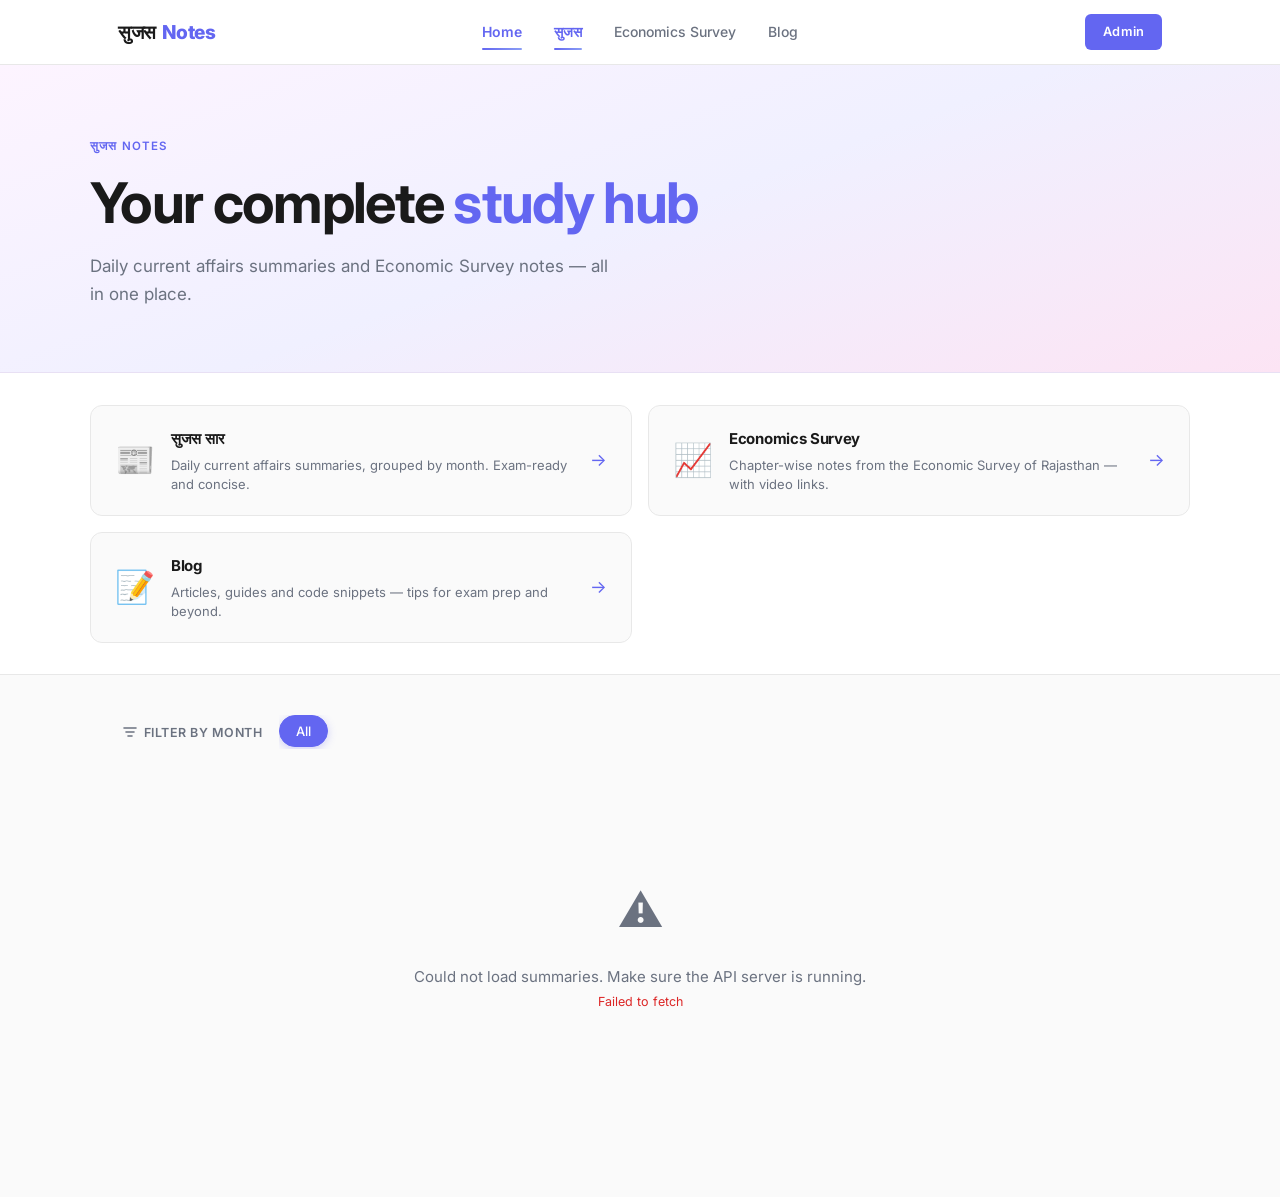
==== commit 74864f80: "Add full blog/article system with code support Backend: - BlogPost model (title, slug, excerpt, cont" ====
--- a/frontend/index.html
+++ b/frontend/index.html
@@ -16,6 +16,7 @@
       <a href="index.html" class="nav-link">Home</a>
       <a href="index.html" class="nav-link">सुजस</a>
       <a href="economics.html" class="nav-link">Economics Survey</a>
+      <a href="blog.html" class="nav-link">Blog</a>
     </div>
     <div class="nav-right">
       <a href="admin.html" class="nav-btn">Admin</a>
@@ -28,6 +29,7 @@
     <a href="index.html" class="nav-link">Home</a>
     <a href="index.html" class="nav-link">सुजस</a>
     <a href="economics.html" class="nav-link">Economics Survey</a>
+    <a href="blog.html" class="nav-link">Blog</a>
     <a href="admin.html" class="nav-btn">Admin</a>
   </div>
 </nav>
@@ -59,6 +61,15 @@
       <div class="home-sec-body">
         <h2 class="home-sec-title">Economics Survey</h2>
         <p class="home-sec-sub">Chapter-wise notes from the Economic Survey of Rajasthan — with video links.</p>
+      </div>
+      <span class="home-sec-arrow">→</span>
+    </a>
+
+    <a class="home-sec-card anim anim-d3" href="blog.html">
+      <div class="home-sec-icon">📝</div>
+      <div class="home-sec-body">
+        <h2 class="home-sec-title">Blog</h2>
+        <p class="home-sec-sub">Articles, guides and code snippets — tips for exam prep and beyond.</p>
       </div>
       <span class="home-sec-arrow">→</span>
     </a>
